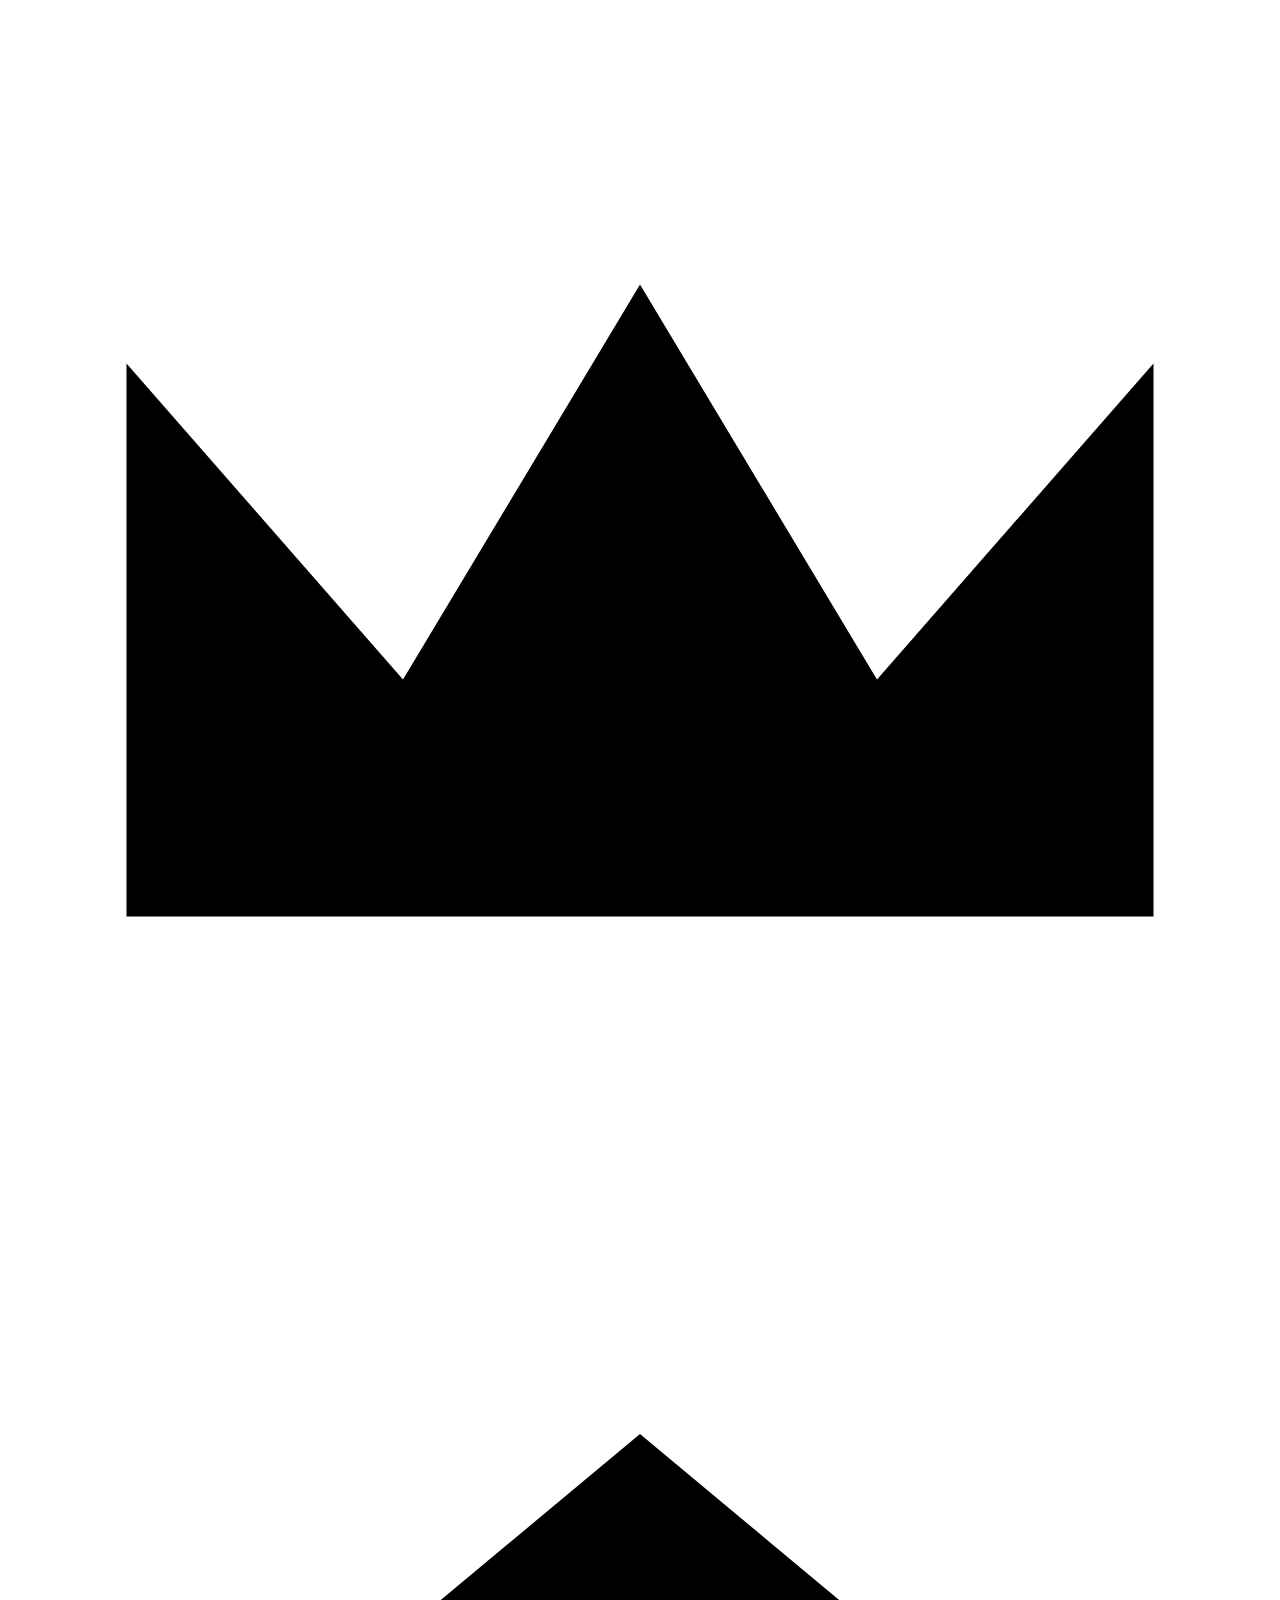
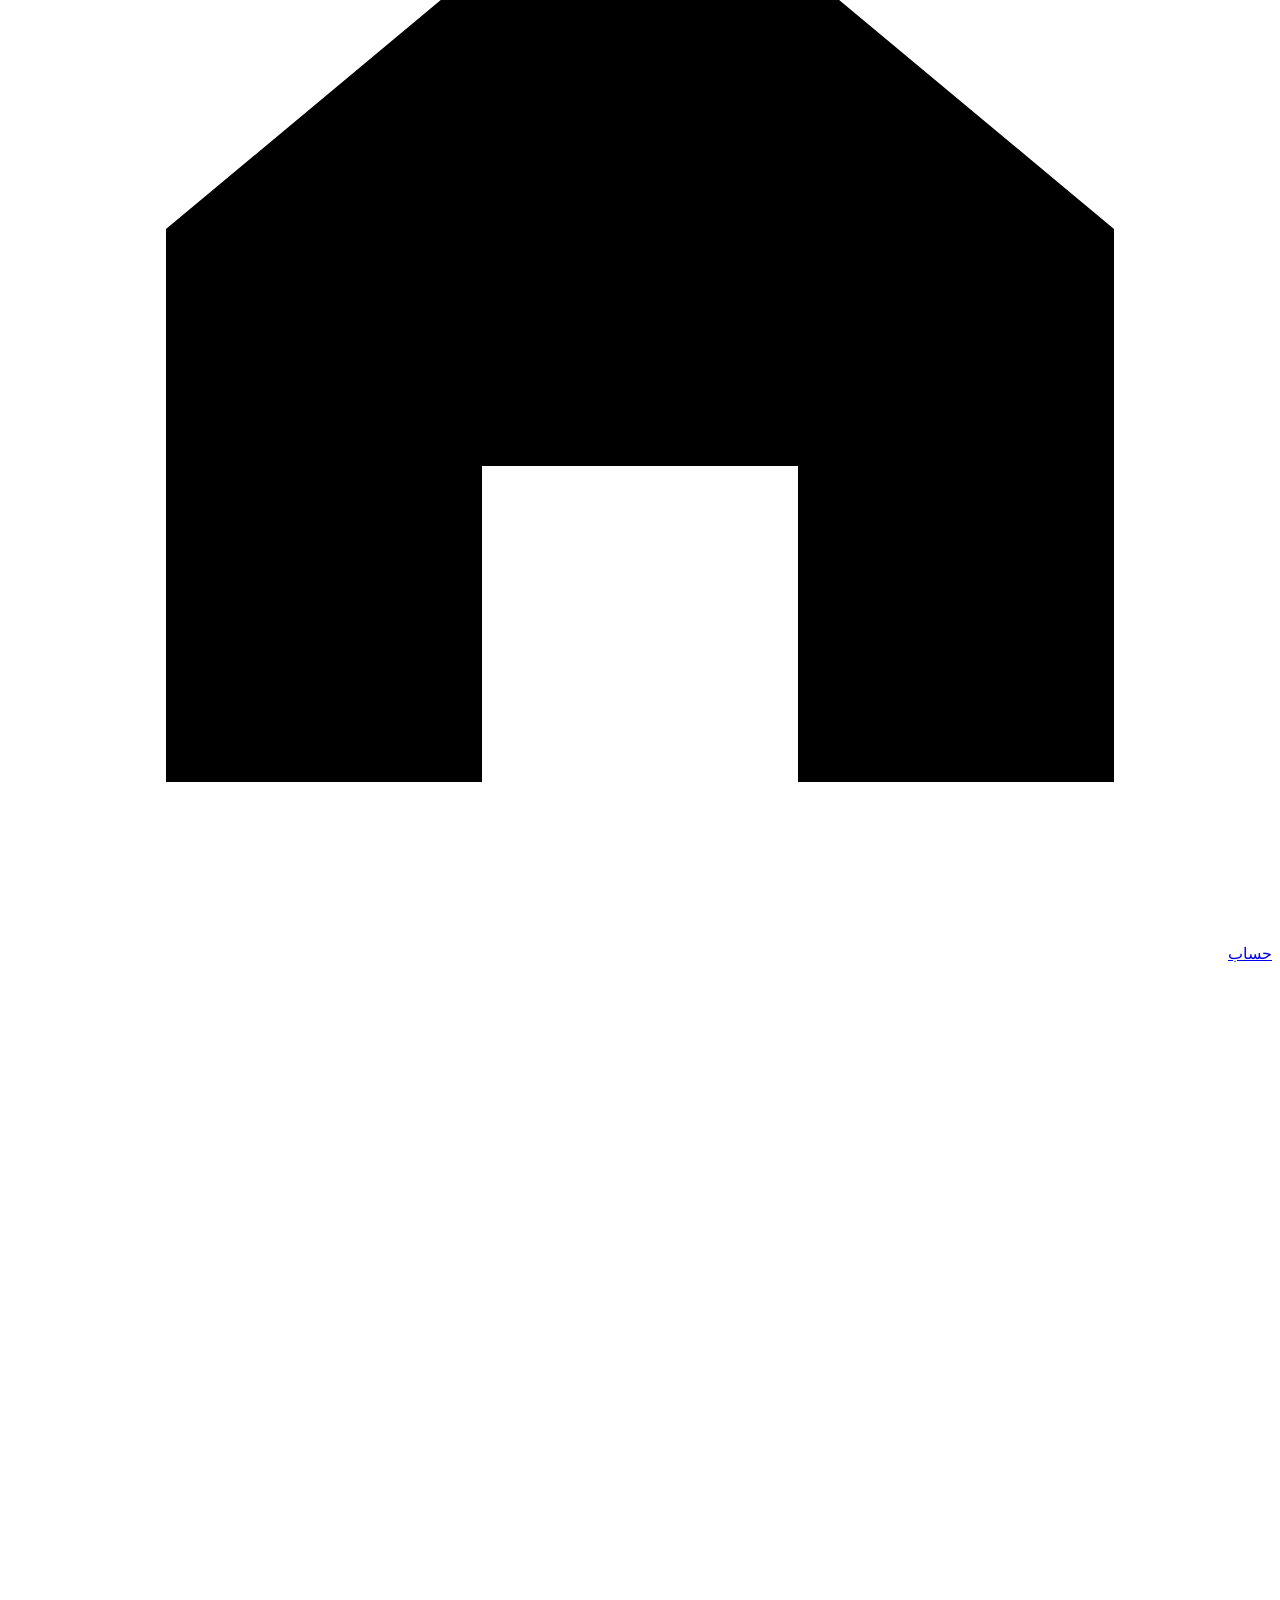
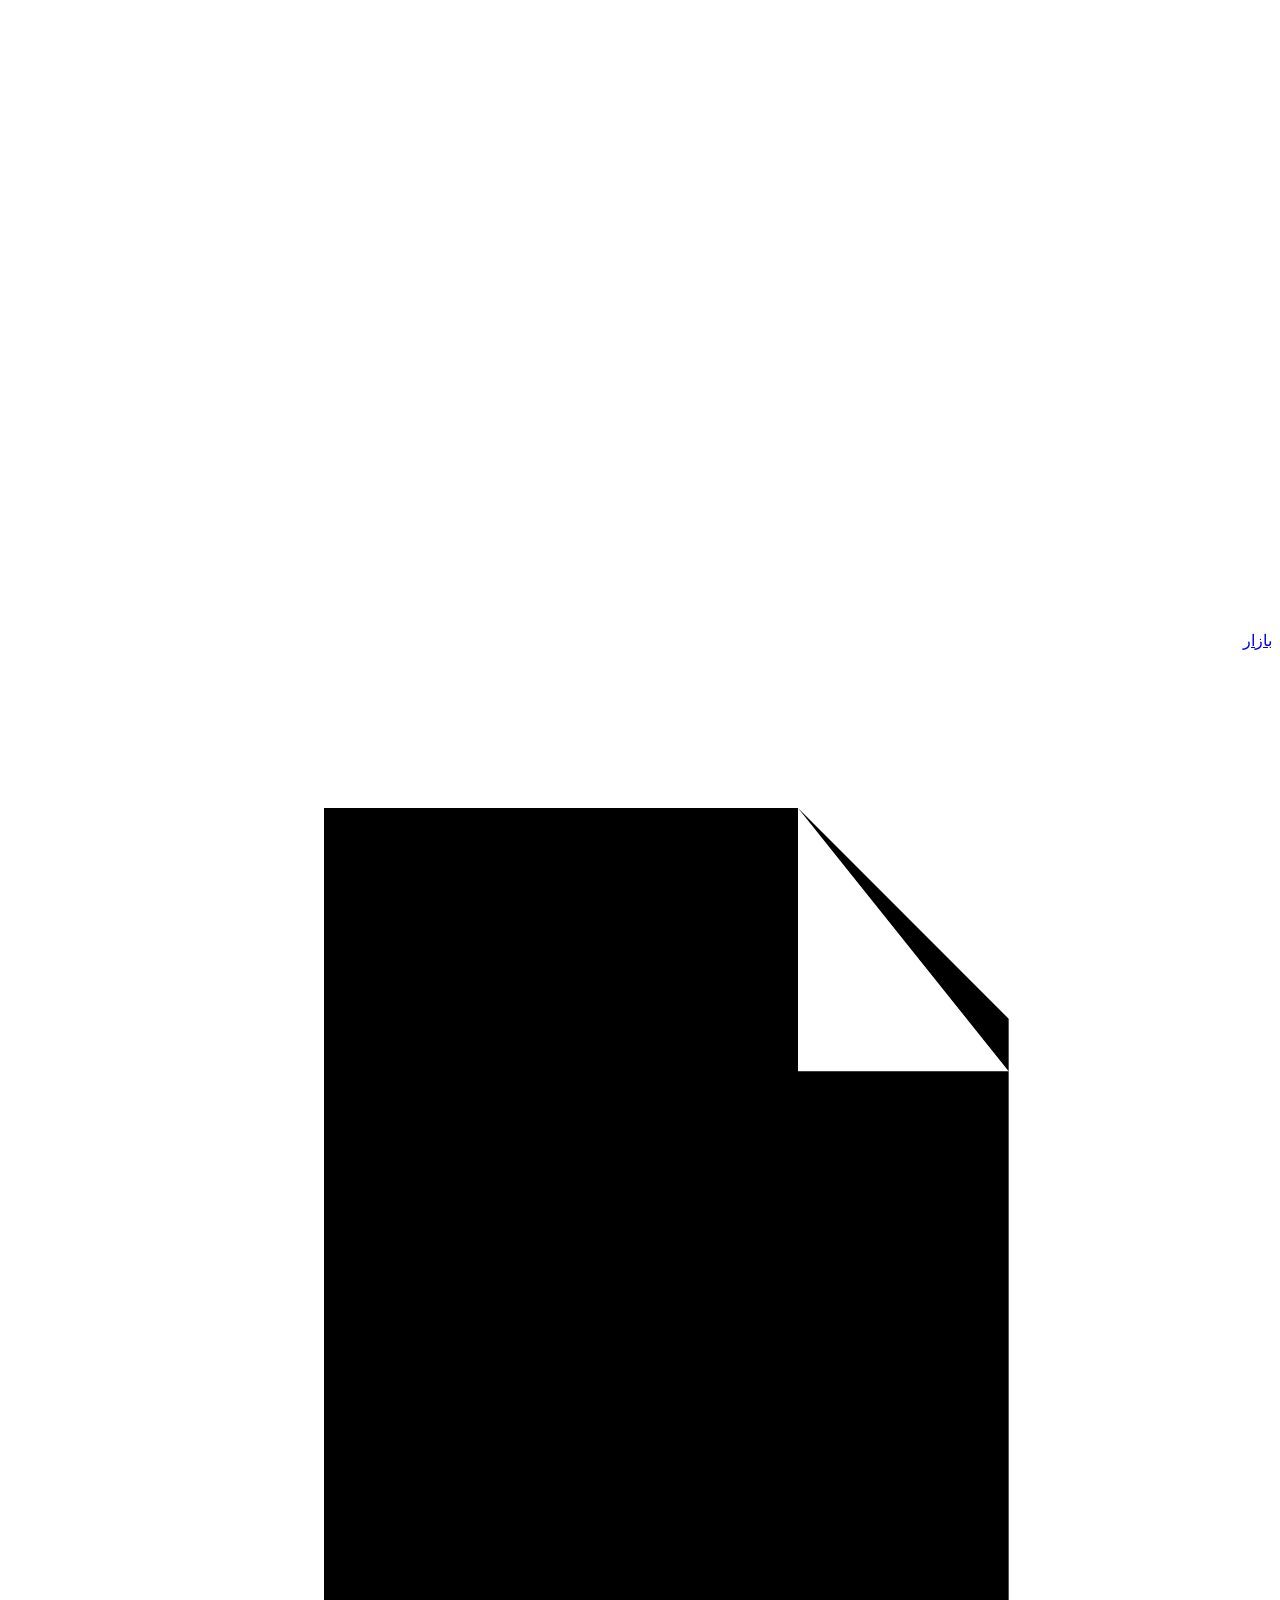
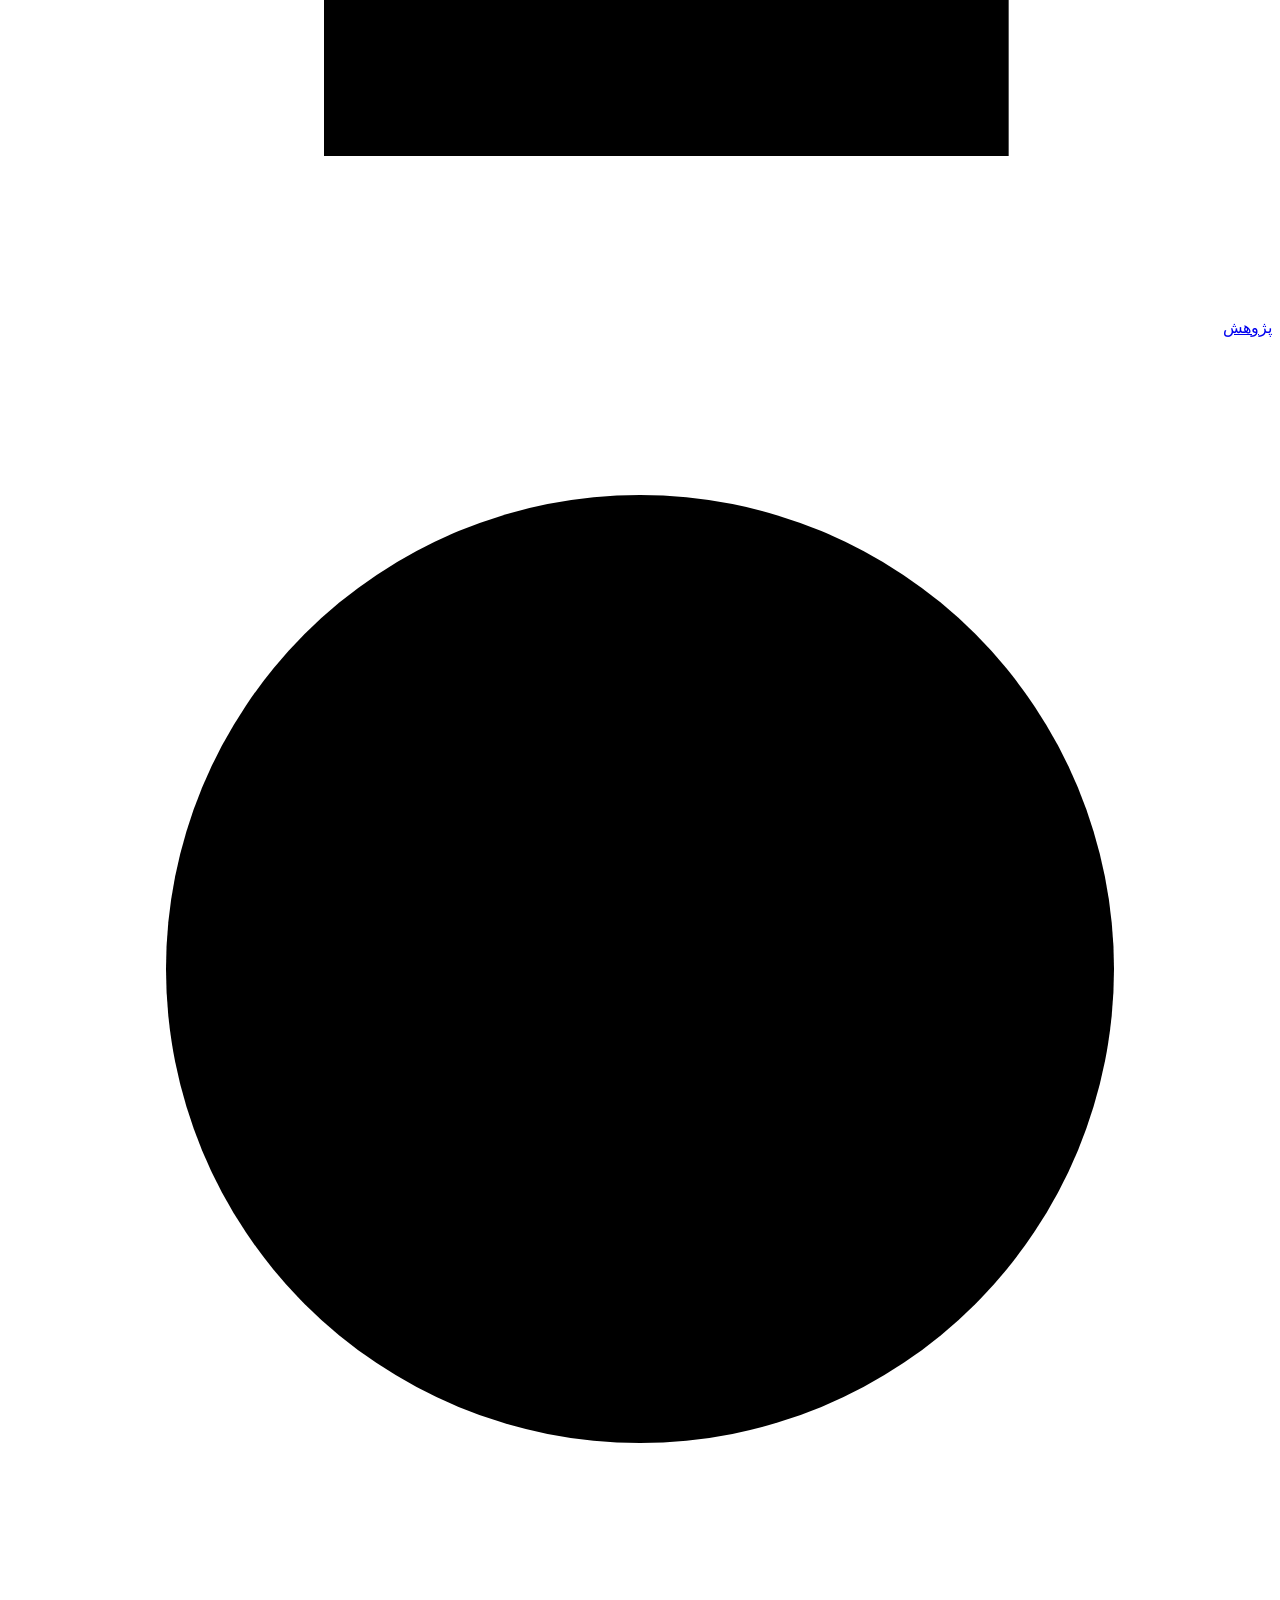
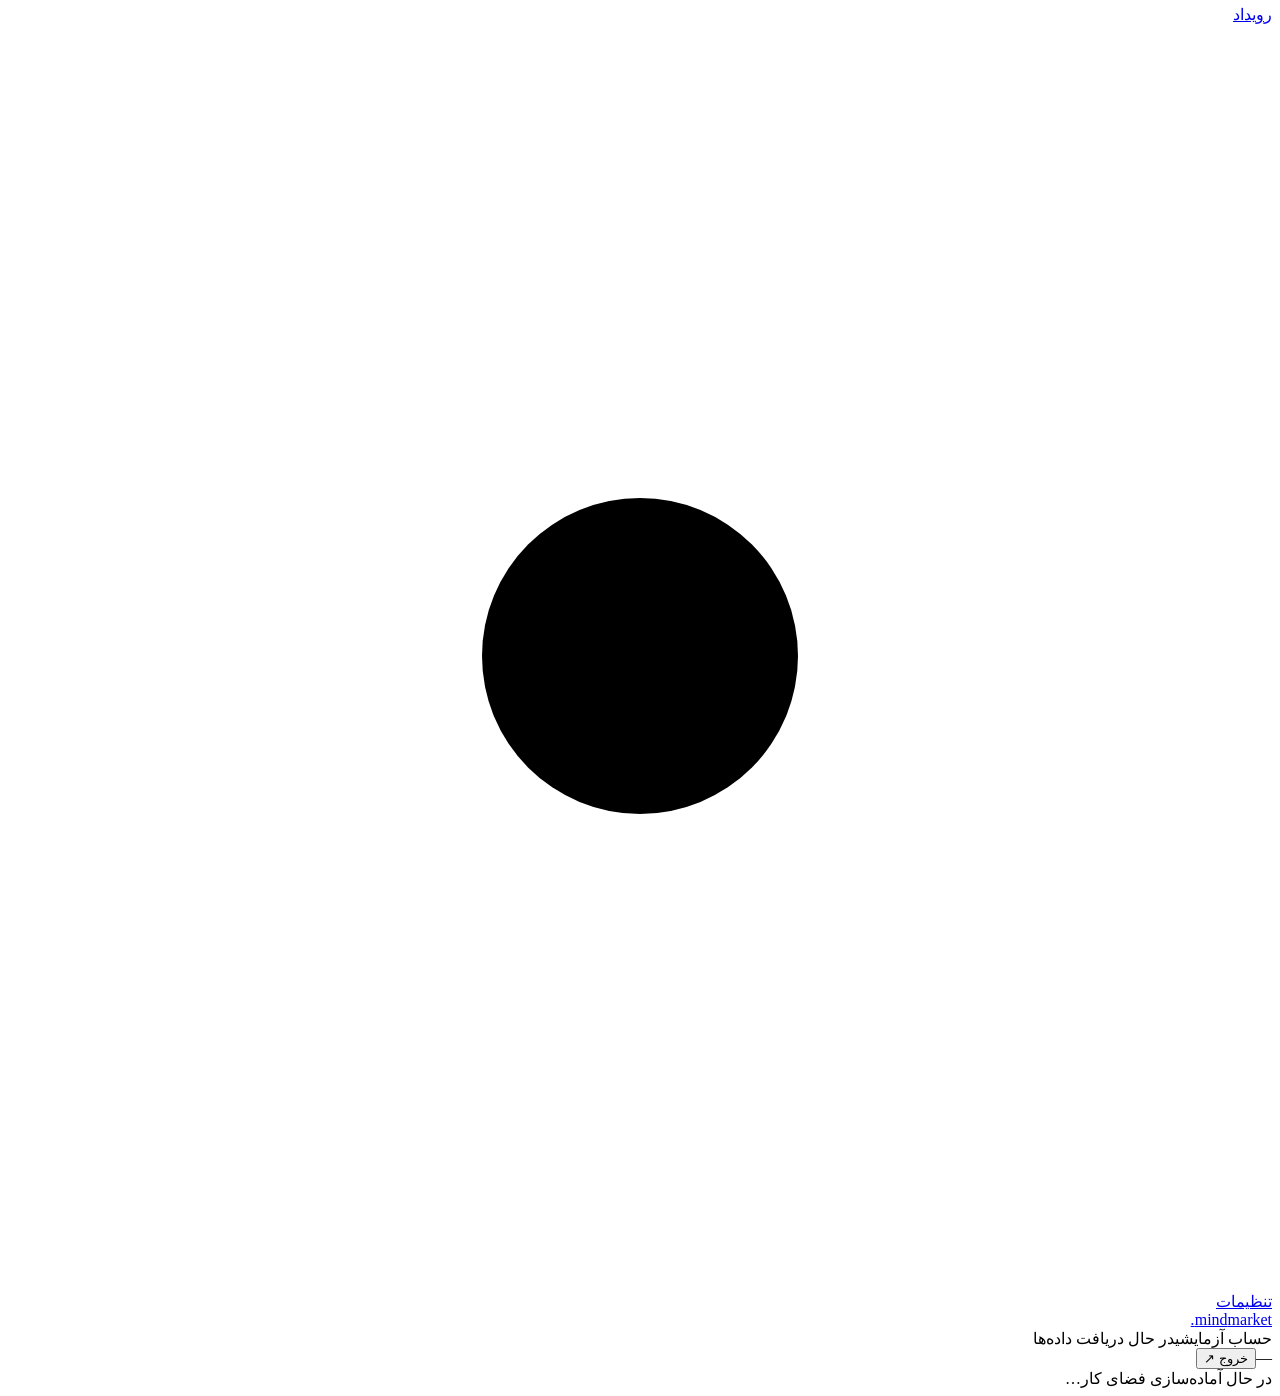
==== src/marketmind/static/app.html @ 6446d7b7 "Redesign paper dashboard and isolate user accounts" ====
<!doctype html>
<html lang="fa" dir="rtl">
  <head>
    <meta charset="utf-8" />
    <meta name="viewport" content="width=device-width,initial-scale=1" />
    <title>داشبورد | MindMarket</title>
    <link rel="stylesheet" href="/static/dashboard.css" />
  </head>
  <body>
    <div class="app-shell">
      <aside class="rail" aria-label="ناوبری">
        <a class="rail-logo" href="/" title="صفحه اصلی" aria-label="صفحه اصلی"
          ><svg viewBox="0 0 32 32" aria-hidden="true">
            <path d="M3 23V9l7 8 6-10 6 10 7-8v14" /></svg
        ></a>
        <nav class="rail-nav">
          <a
            href="#/overview"
            data-route="overview"
            title="نمای حساب"
            aria-label="نمای حساب"
            ><svg viewBox="0 0 24 24">
              <path d="M3 10.5 12 3l9 7.5V21h-6v-6H9v6H3z" /></svg
            ><span>حساب</span></a
          ><a
            href="#/markets"
            data-route="markets"
            title="بازارها"
            aria-label="بازارها"
            ><svg viewBox="0 0 24 24">
              <path d="M4 19V5m5 14V9m5 10V3m5 16v-7M2 21h20" /></svg
            ><span>بازار</span></a
          ><a
            href="#/research"
            data-route="research"
            title="پژوهش"
            aria-label="پژوهش"
            ><svg viewBox="0 0 24 24">
              <path d="M6 3h9l4 4v14H6zM15 3v5h4M9 12h7M9 16h7" /></svg
            ><span>پژوهش</span></a
          ><a
            href="#/logs"
            data-route="logs"
            title="رویدادها"
            aria-label="رویدادها"
            ><svg viewBox="0 0 24 24">
              <circle cx="12" cy="12" r="9" />
              <path d="M12 7v5l3 2" /></svg
            ><span>رویداد</span></a
          ><a
            href="#/settings"
            data-route="settings"
            title="تنظیمات"
            aria-label="تنظیمات"
            ><svg viewBox="0 0 24 24">
              <circle cx="12" cy="12" r="3" />
              <path
                d="M12 2v2m0 16v2M2 12h2m16 0h2M4.9 4.9l1.4 1.4m11.4 11.4 1.4 1.4M19.1 4.9l-1.4 1.4M6.3 17.7l-1.4 1.4"
              /></svg
            ><span>تنظیمات</span></a
          >
        </nav>
      </aside>
      <div class="workspace">
        <header class="topbar">
          <a class="wordmark" href="/">mind<span>market</span><i>.</i></a>
          <div class="top-center">
            <span class="paper-tag"><i></i> حساب آزمایشی</span
            ><span id="updated">در حال دریافت داده‌ها</span>
          </div>
          <div class="account-menu">
            <span id="username">—</span
            ><button id="logout" title="خروج از حساب">خروج ↗</button>
          </div>
        </header>
        <main class="main" id="app" tabindex="-1">
          <div class="loading">در حال آماده‌سازی فضای کار…</div>
        </main>
      </div>
    </div>
    <div id="toast" role="status" aria-live="polite"></div>
    <script src="/static/dashboard.js" defer></script>
  </body>
</html>
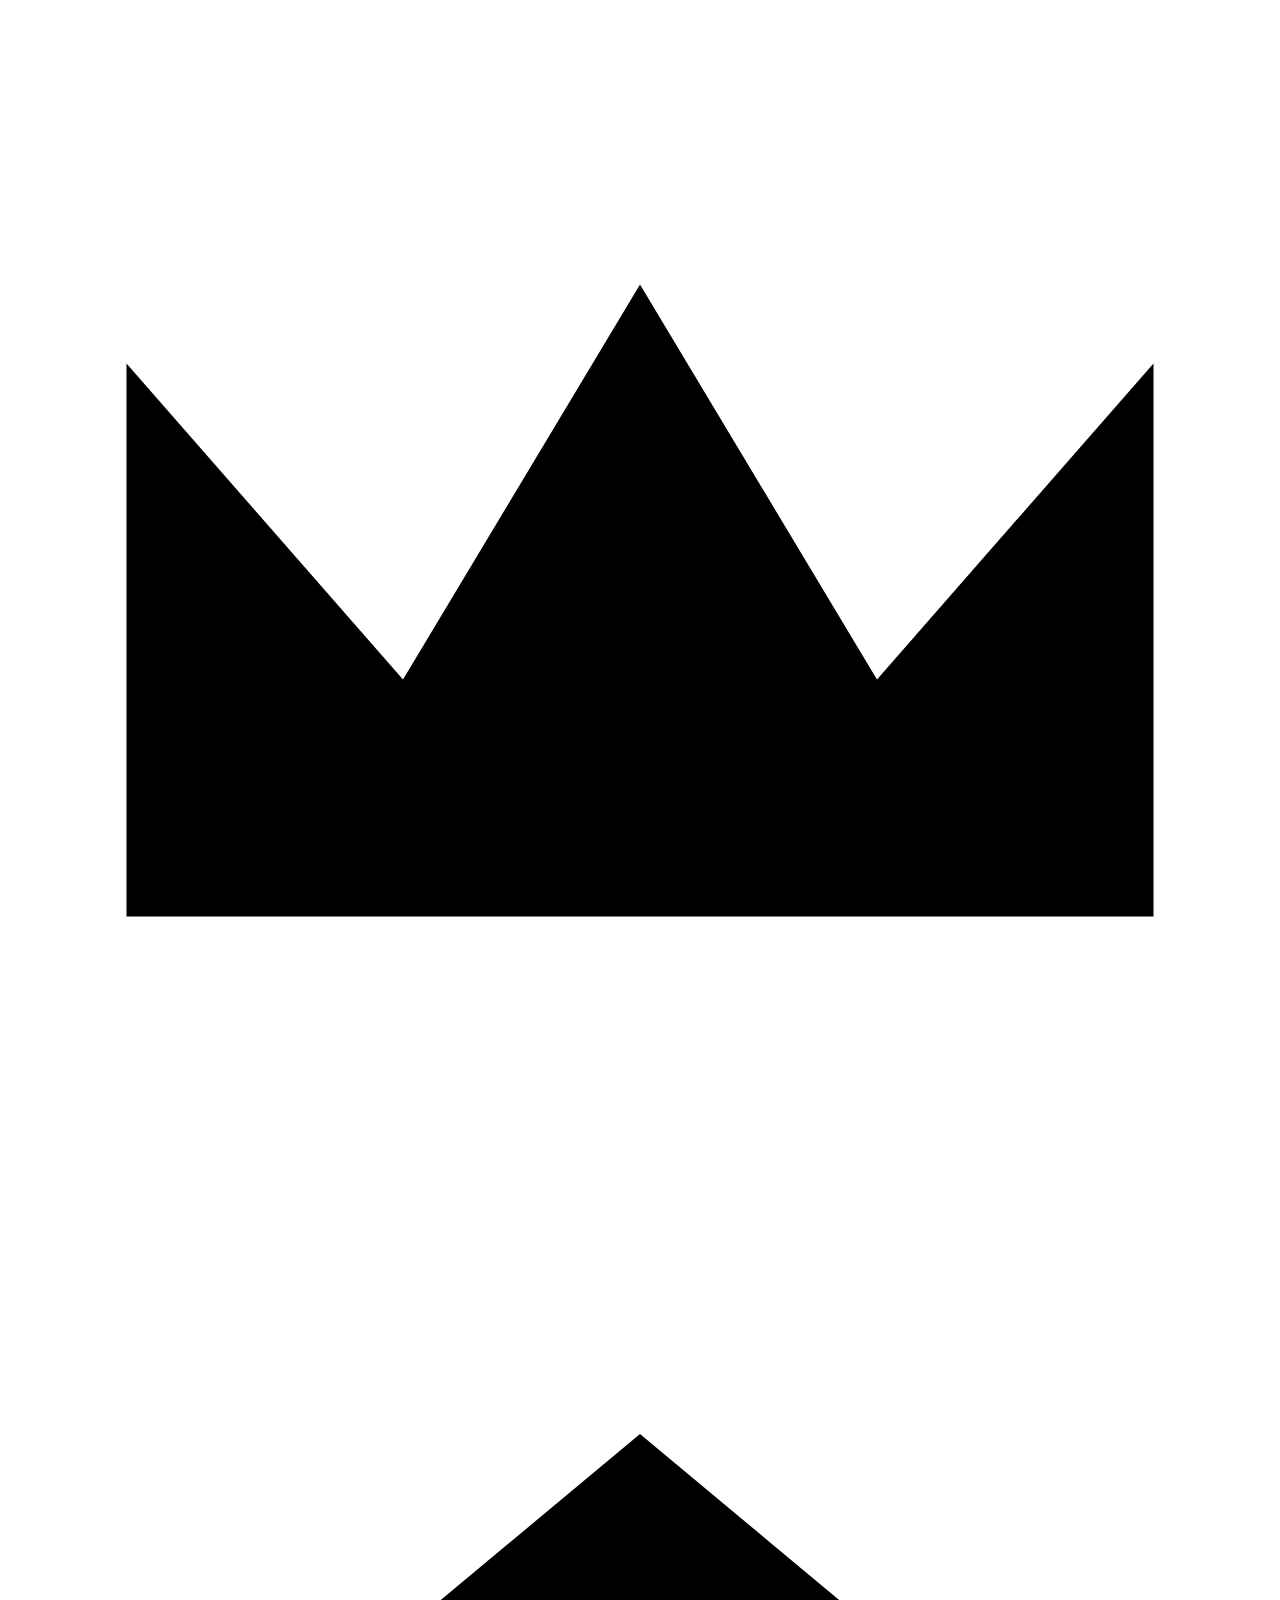
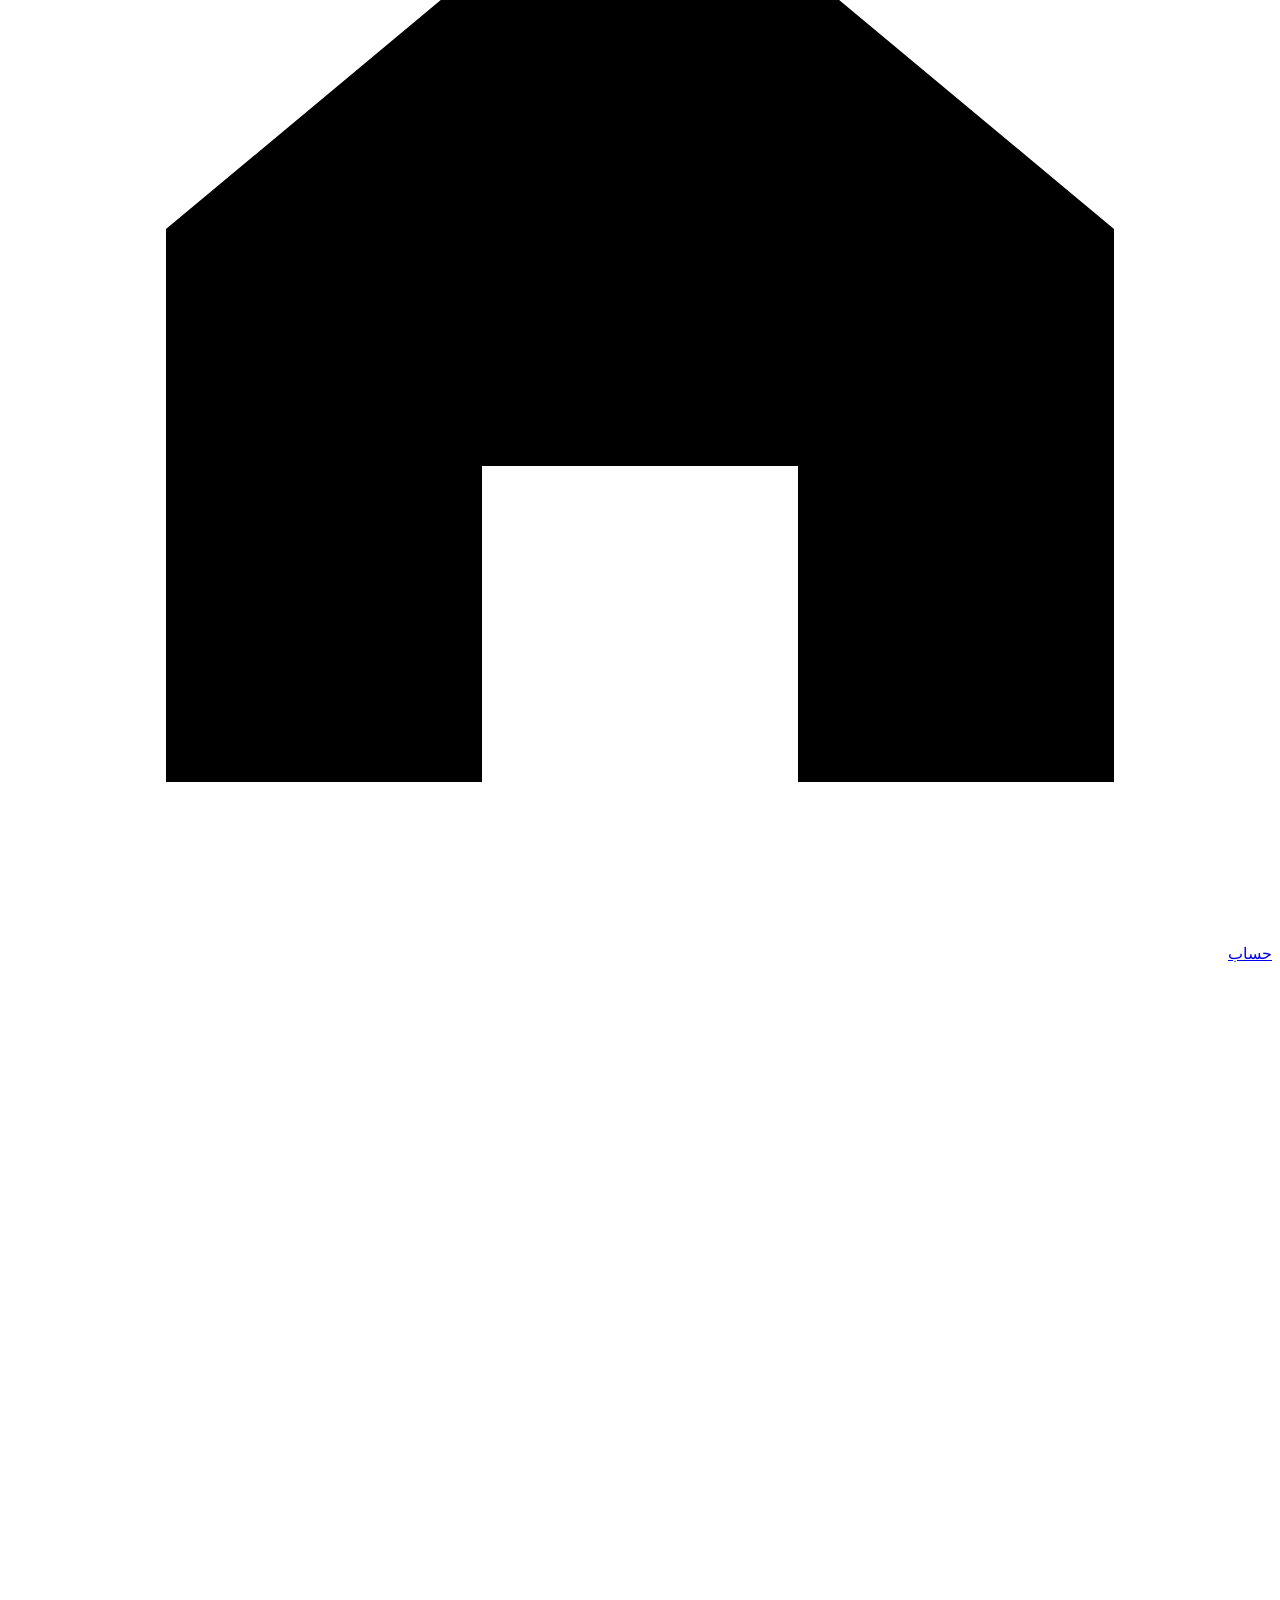
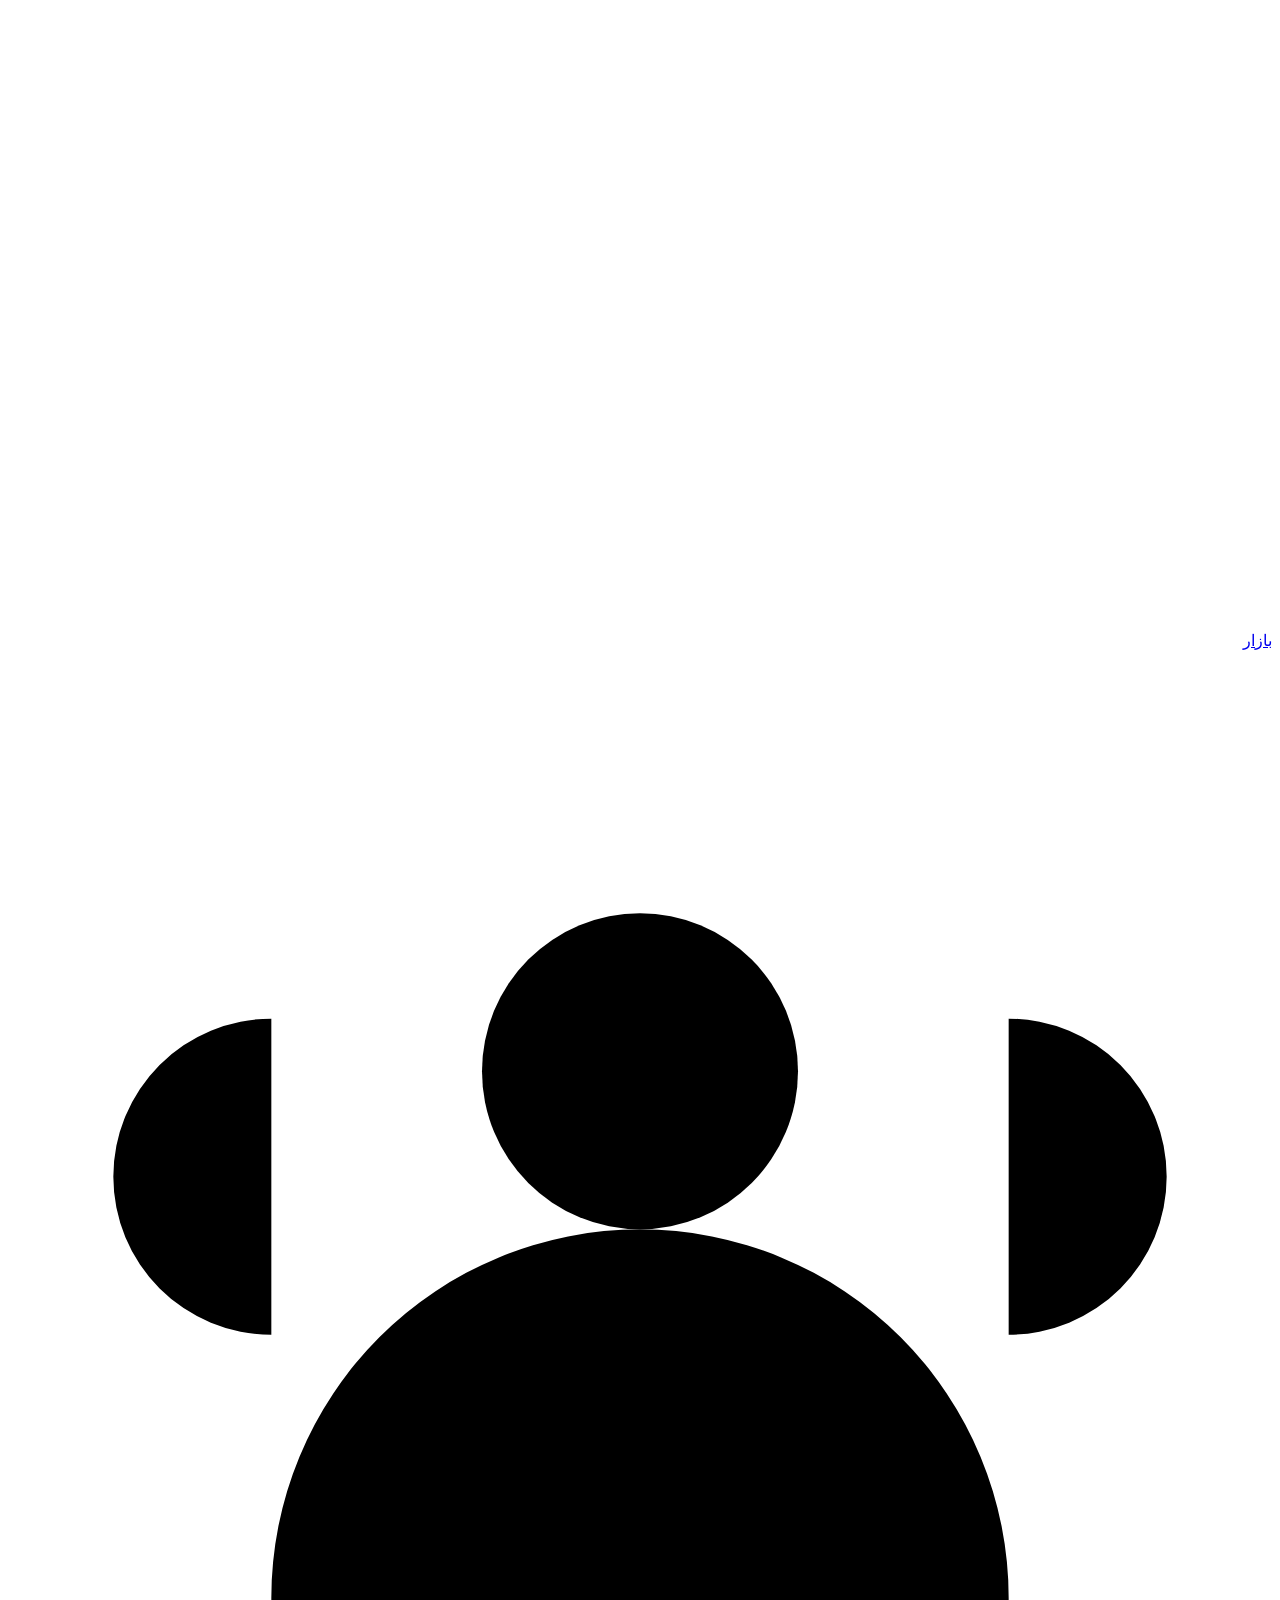
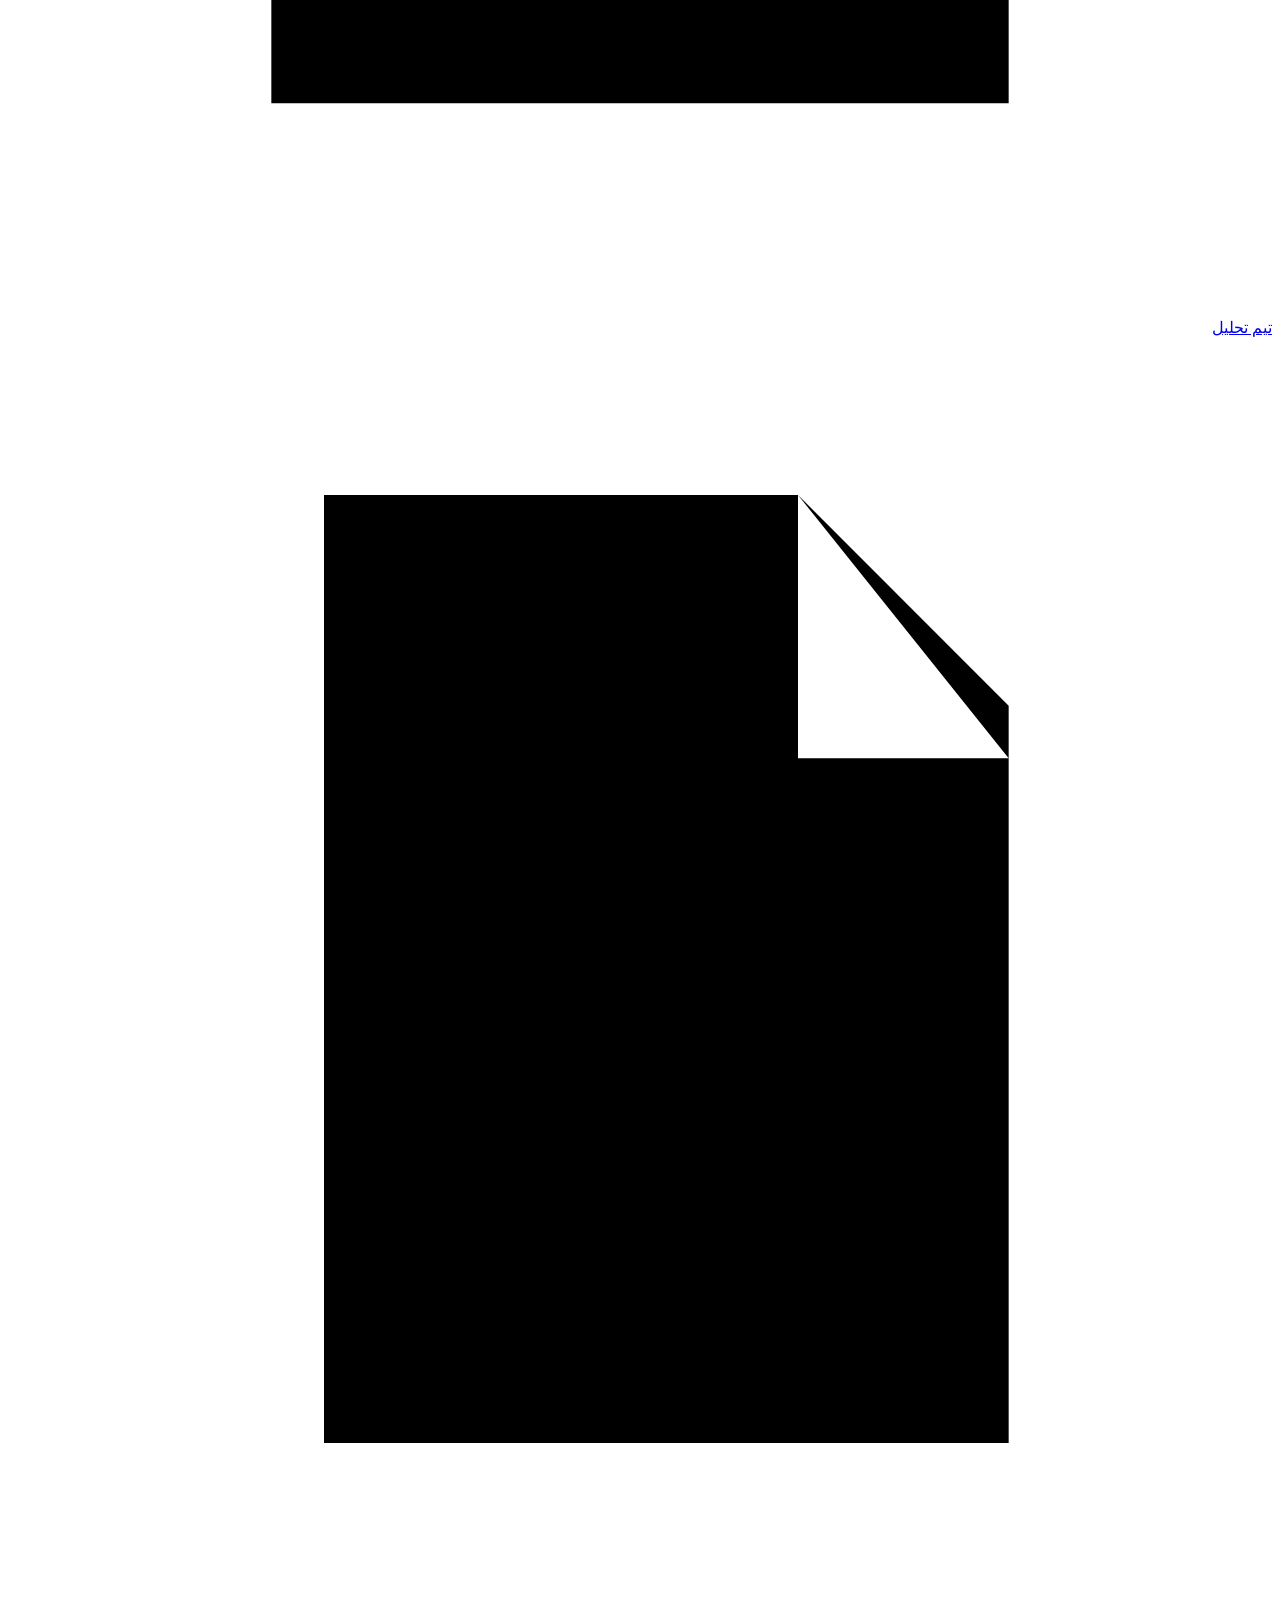
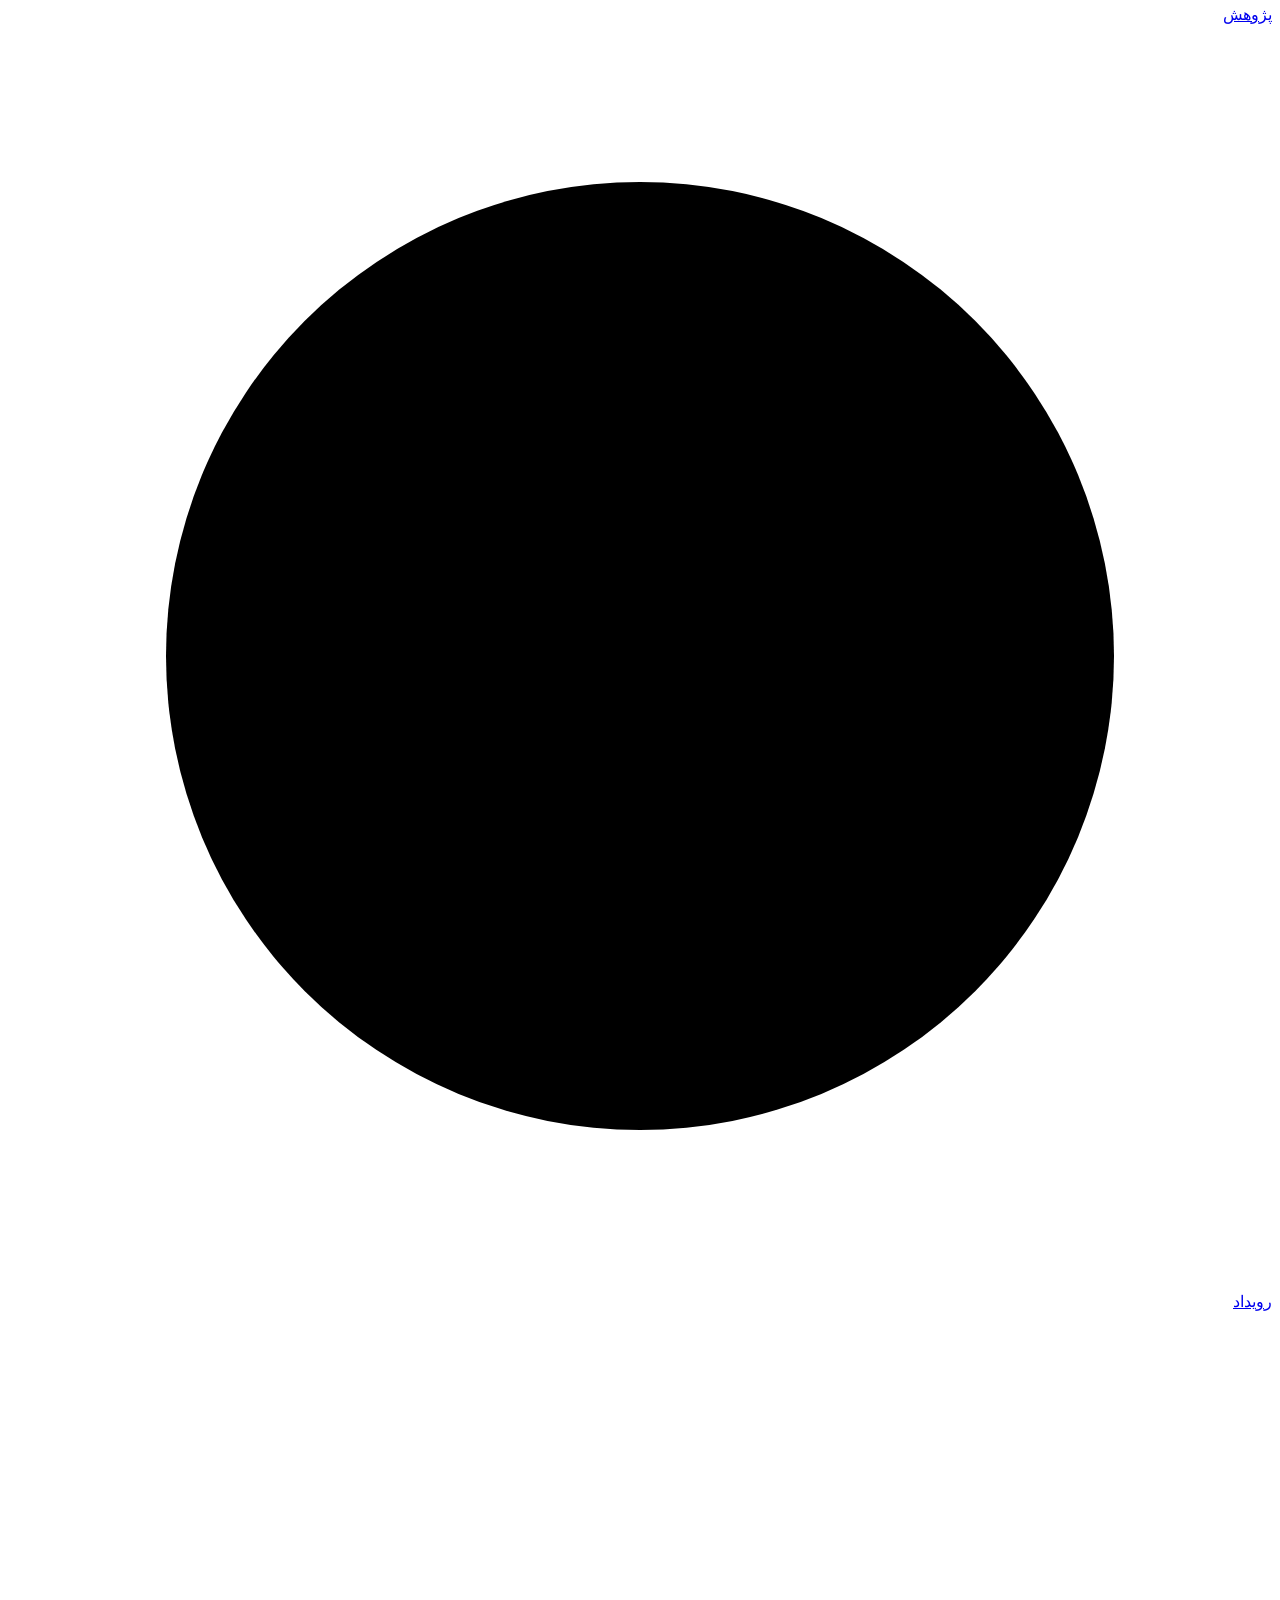
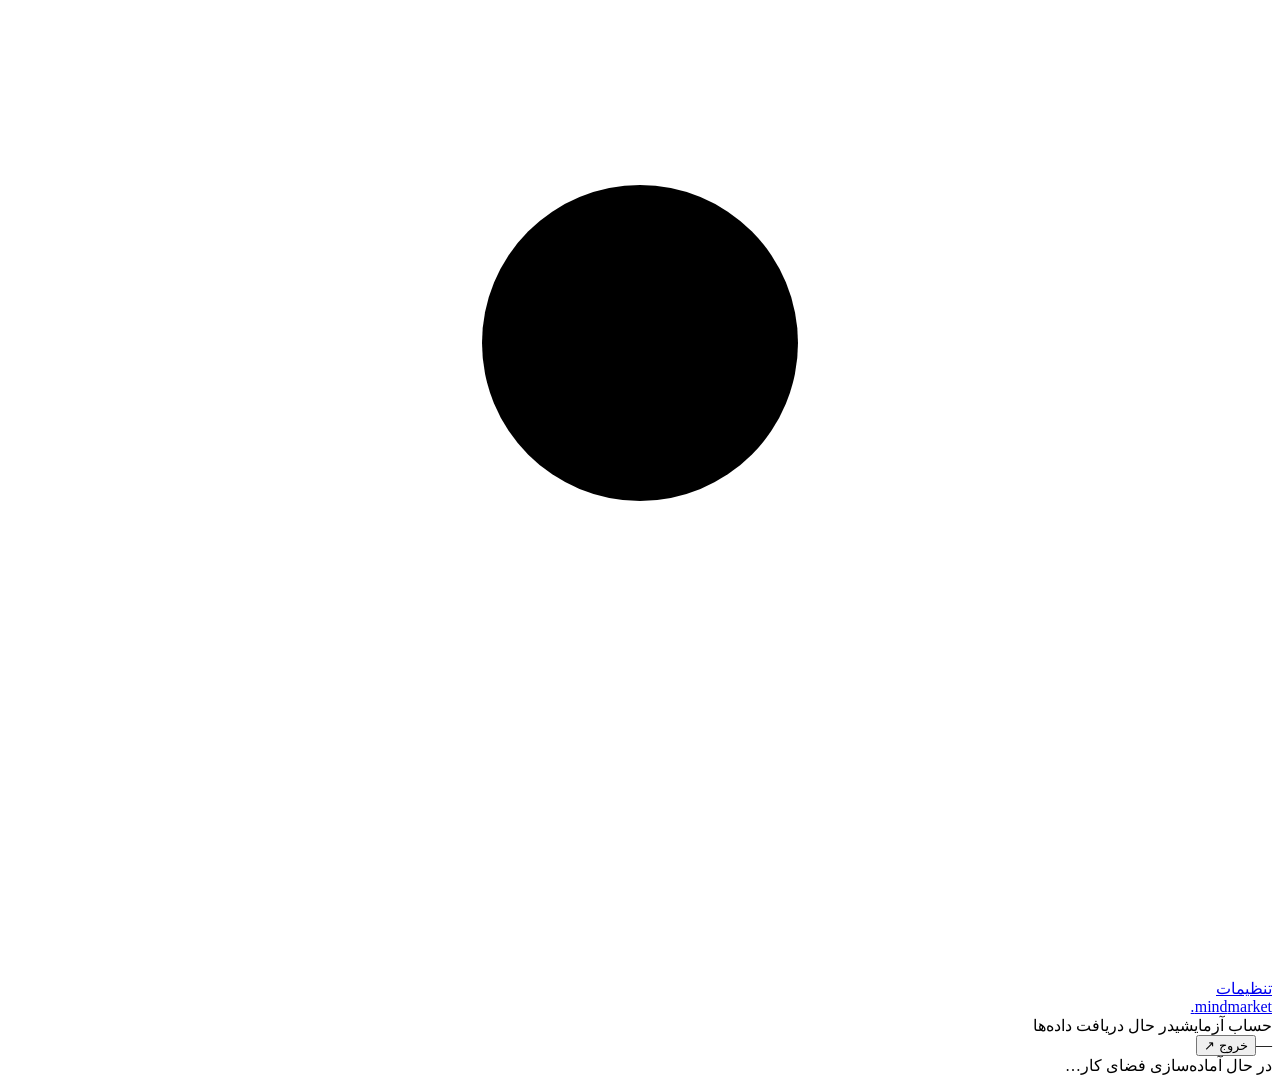
==== commit af09c5fc: "Integrate BoxAPI and a risk-gated paper trading team" ====
--- a/src/marketmind/static/app.html
+++ b/src/marketmind/static/app.html
@@ -30,6 +30,14 @@
             ><svg viewBox="0 0 24 24">
               <path d="M4 19V5m5 14V9m5 10V3m5 16v-7M2 21h20" /></svg
             ><span>بازار</span></a
+          ><a
+            href="#/team"
+            data-route="team"
+            title="تیم تحلیل"
+            aria-label="تیم تحلیل"
+            ><svg viewBox="0 0 24 24">
+              <circle cx="12" cy="8" r="3" /><path d="M5 20v-2a7 7 0 0 1 14 0v2M5 7a3 3 0 0 0 0 6m14-6a3 3 0 0 1 0 6" /></svg
+            ><span>تیم تحلیل</span></a
           ><a
             href="#/research"
             data-route="research"
